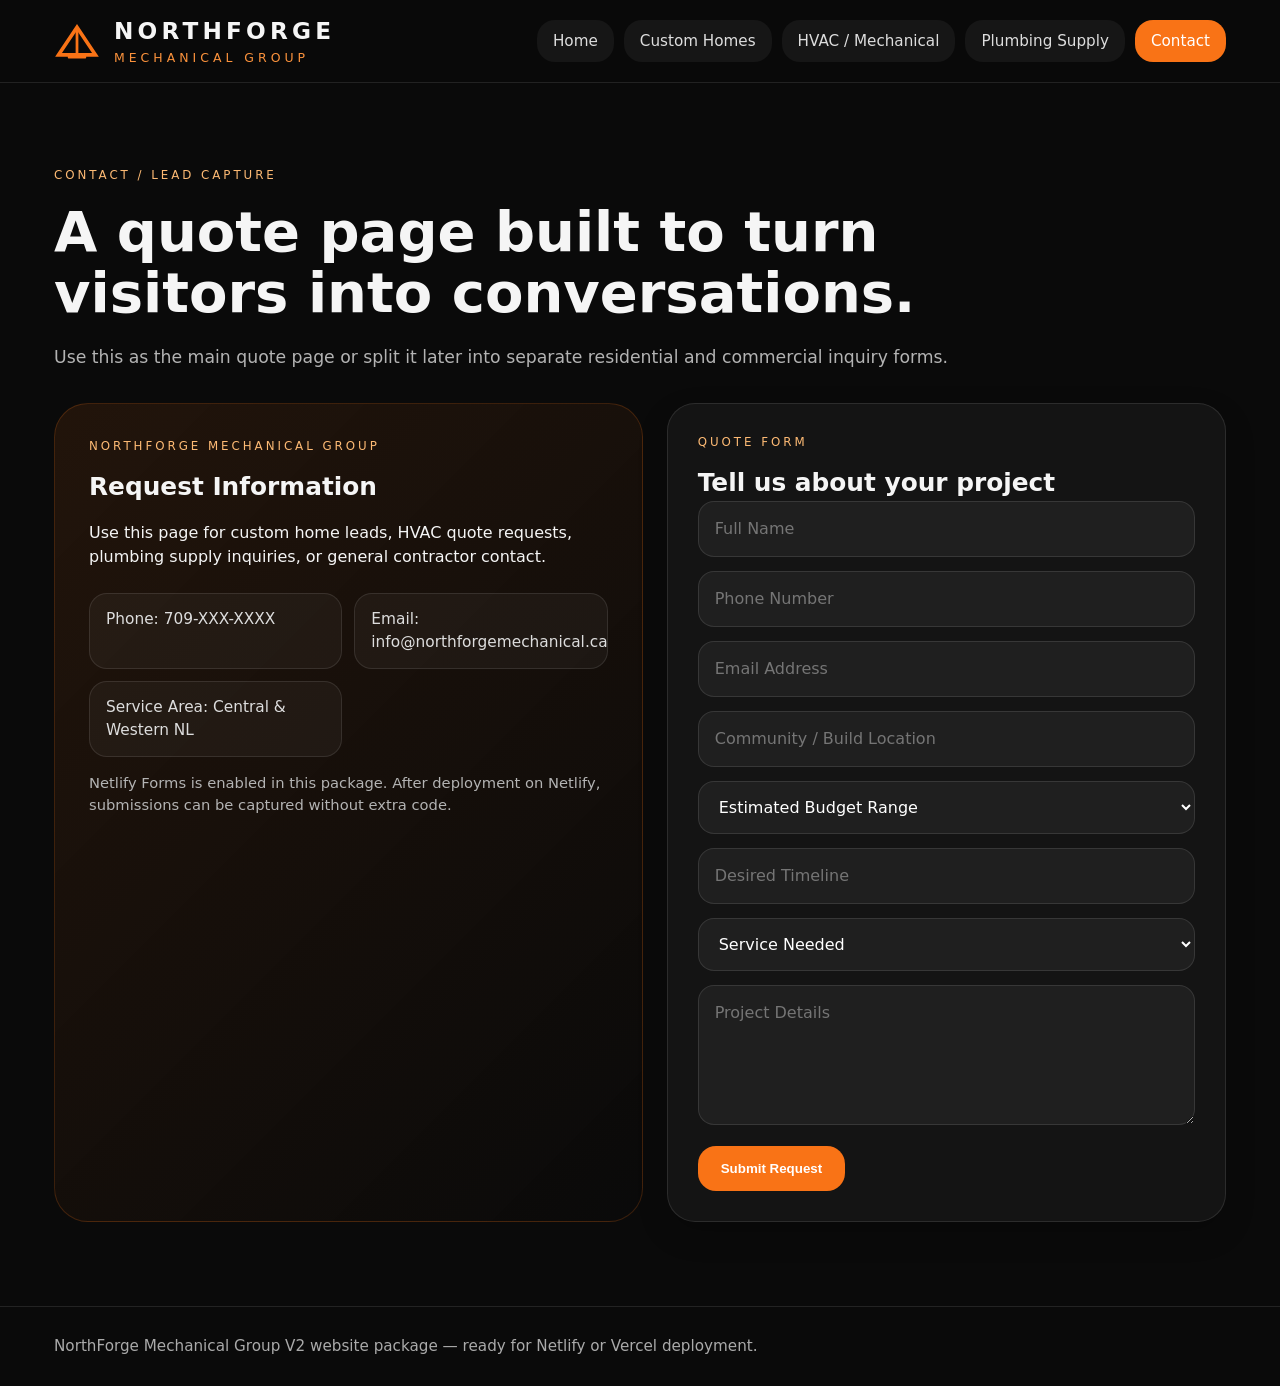
==== contact.html @ 8cd7c5c3 "Add files via upload" ====
<!doctype html>
<html lang="en">
<head>
<meta charset="utf-8"/>
<meta name="viewport" content="width=device-width,initial-scale=1"/>
<title>Contact | NorthForge Mechanical Group</title>
<meta name="description" content="NorthForge Mechanical Group builds custom homes, delivers commercial HVAC solutions, and supplies plumbing and mechanical components in Newfoundland."/>
<link rel="stylesheet" href="styles.css"/>
</head>
<body>
<header class="topbar">
  <div class="container topbar-inner">
    <a class="brand" href="index.html">
      <svg viewBox="0 0 100 100" class="brand-mark" aria-hidden="true"><polygon points="10,80 50,20 90,80" fill="none" stroke="currentColor" stroke-width="8" /><line x1="50" y1="20" x2="50" y2="80" stroke="currentColor" stroke-width="6" /><rect x="30" y="78" width="40" height="10" rx="2" fill="currentColor" /></svg>
      <div>
        <div class="brand-title">NORTHFORGE</div>
        <div class="brand-sub">Mechanical Group</div>
      </div>
    </a>
    <nav class="nav"><a href="index.html" class="">Home</a><a href="homes.html" class="">Custom Homes</a><a href="hvac.html" class="">HVAC / Mechanical</a><a href="supply.html" class="">Plumbing Supply</a><a href="contact.html" class="active">Contact</a></nav>
  </div>
</header>

<section class="section">
  <div class="container">
    <div class="eyebrow">Contact / Lead Capture</div>
    <h2>A quote page built to turn visitors into conversations.</h2>
    <p class="section-text">Use this as the main quote page or split it later into separate residential and commercial inquiry forms.</p>
    <div class="form-grid">
      <div class="banner">
        <div class="eyebrow">NorthForge Mechanical Group</div>
        <h3>Request Information</h3>
        <p>Use this page for custom home leads, HVAC quote requests, plumbing supply inquiries, or general contractor contact.</p>
        <div class="feature-list">
          <div>Phone: 709-XXX-XXXX</div>
          <div>Email: info@northforgemechanical.ca</div>
          <div>Service Area: Central &amp; Western NL</div>
        </div>
        <p class="small">Netlify Forms is enabled in this package. After deployment on Netlify, submissions can be captured without extra code.</p>
      </div>
      <div class="form-panel">
        <div class="eyebrow">Quote Form</div>
        <h3>Tell us about your project</h3>
        <form name="northforge-contact" method="POST" data-netlify="true">
          <input type="hidden" name="form-name" value="northforge-contact"/>
          <label class="field"><input type="text" name="full_name" placeholder="Full Name" required/></label>
          <label class="field"><input type="tel" name="phone" placeholder="Phone Number"/></label>
          <label class="field"><input type="email" name="email" placeholder="Email Address" required/></label>
          <label class="field"><input type="text" name="location" placeholder="Community / Build Location"/></label>
          <label class="field">
            <select name="budget">
              <option value="">Estimated Budget Range</option>
              <option>Under $250,000</option>
              <option>$250,000 - $400,000</option>
              <option>$400,000 - $600,000</option>
              <option>$600,000+</option>
            </select>
          </label>
          <label class="field"><input type="text" name="timeline" placeholder="Desired Timeline"/></label>
          <label class="field">
            <select name="service_needed">
              <option value="">Service Needed</option>
              <option>Custom Home Build</option>
              <option>HVAC / Mechanical</option>
              <option>Plumbing Supply</option>
              <option>General Inquiry</option>
            </select>
          </label>
          <label class="field"><textarea name="project_details" placeholder="Project Details"></textarea></label>
          <button class="btn btn-primary" type="submit">Submit Request</button>
        </form>
      </div>
    </div>
  </div>
</section>

<footer class="footer">
  <div class="container">NorthForge Mechanical Group V2 website package — ready for Netlify or Vercel deployment.</div>
</footer>
</body>
</html>
---- styles.css ----
:root{
  --bg:#0a0a0a;--panel:#141414;--panel2:#1b1b1b;--text:#f5f5f5;--muted:#b3b3b3;
  --line:rgba(255,255,255,.10);--accent:#f97316;--accent2:#fb923c;--max:1220px;--radius:28px
}
*{box-sizing:border-box}html{scroll-behavior:smooth}
body{margin:0;font-family:Inter,system-ui,-apple-system,Segoe UI,Roboto,Arial,sans-serif;background:var(--bg);color:var(--text);line-height:1.5}
a{text-decoration:none;color:inherit}img{max-width:100%;display:block}
.container{max-width:var(--max);margin:0 auto;padding:0 24px}
.topbar{position:sticky;top:0;z-index:50;background:rgba(10,10,10,.92);backdrop-filter:blur(12px);border-bottom:1px solid var(--line)}
.topbar-inner{display:flex;align-items:center;justify-content:space-between;gap:20px;min-height:82px;flex-wrap:wrap}
.brand{display:flex;align-items:center;gap:14px}
.brand-mark{width:46px;height:46px;color:var(--accent)}
.brand-title{font-weight:900;letter-spacing:.18em;font-size:1.45rem}
.brand-sub{font-size:.78rem;text-transform:uppercase;letter-spacing:.32em;color:var(--accent2)}
.nav{display:flex;gap:10px;flex-wrap:wrap}
.nav a{padding:10px 16px;border-radius:18px;background:rgba(255,255,255,.05);color:#ddd;font-size:.95rem;transition:.2s ease}
.nav a.active,.nav a:hover{background:var(--accent);color:#fff}
.hero{position:relative;overflow:hidden;border-bottom:1px solid var(--line);min-height:76vh;display:flex;align-items:center}
.hero-bg{position:absolute;inset:0;background-size:cover;background-position:center}
.hero-overlay{position:absolute;inset:0;background:linear-gradient(90deg, rgba(0,0,0,.78) 0%, rgba(0,0,0,.66) 45%, rgba(0,0,0,.58) 100%)}
.hero-content{position:relative;z-index:1;padding:108px 0}
.badge{display:inline-flex;border:1px solid rgba(249,115,22,.35);background:rgba(249,115,22,.10);color:#fdba74;padding:7px 14px;border-radius:999px;text-transform:uppercase;letter-spacing:.25em;font-size:.72rem}
h1{font-size:clamp(2.7rem,7vw,5.2rem);line-height:1.03;margin:18px 0 0;font-weight:900;max-width:950px}
.lead{font-size:1.1rem;color:#e4e4e4;max-width:760px;margin-top:22px;line-height:1.8}
.actions{display:flex;gap:14px;flex-wrap:wrap;margin-top:28px}
.btn{display:inline-block;padding:14px 22px;border-radius:18px;font-weight:700;transition:.2s ease;border:1px solid transparent;cursor:pointer}
.btn-primary{background:var(--accent);color:#fff}.btn-primary:hover{background:var(--accent2)}
.btn-secondary{border-color:rgba(255,255,255,.2);background:rgba(255,255,255,.02);color:#fff}.btn-secondary:hover{background:rgba(255,255,255,.08)}
.stat-grid,.card-grid,.gallery,.plan-grid,.two-grid,.form-grid,.trust-grid{display:grid;gap:24px}
.stat-grid{grid-template-columns:repeat(auto-fit,minmax(180px,1fr));margin-top:40px}
.stat{border:1px solid rgba(255,255,255,.2);background:rgba(0,0,0,.42);backdrop-filter:blur(6px);border-radius:24px;padding:20px}
.stat strong{display:block;font-size:2rem;font-weight:900}
.section{padding:84px 0}.section-alt{background:rgba(255,255,255,.03);border-top:1px solid var(--line);border-bottom:1px solid var(--line)}
.eyebrow{color:#fdba74;text-transform:uppercase;letter-spacing:.25em;font-size:.74rem}
h2{font-size:clamp(2rem,4.6vw,3.5rem);line-height:1.1;margin:16px 0 0;font-weight:900;max-width:900px}
h3{margin:12px 0 0;font-size:1.55rem}
.section-text{color:var(--muted);font-size:1.08rem;line-height:1.8;max-width:900px;margin-top:18px}
.card-grid{grid-template-columns:repeat(auto-fit,minmax(260px,1fr));margin-top:30px}
.card,.panel,.plan,.form-panel,.info-panel{background:var(--panel);border:1px solid var(--line);border-radius:var(--radius);padding:30px;box-shadow:0 12px 30px rgba(0,0,0,.18)}
.card p,.panel p,.plan p,.info-panel p{color:var(--muted);line-height:1.8}
.feature-list{display:grid;grid-template-columns:repeat(auto-fit,minmax(220px,1fr));gap:12px;margin-top:24px}
.feature-list div{border:1px solid var(--line);border-radius:18px;background:rgba(255,255,255,.04);padding:14px 16px;color:#ddd;font-size:.96rem}
.two-grid{grid-template-columns:1.05fr .95fr;align-items:start}
.photo-card{overflow:hidden;border-radius:var(--radius);border:1px solid var(--line);background:var(--panel)}
.gallery{grid-template-columns:repeat(auto-fit,minmax(230px,1fr));margin-top:28px}
.gallery img{height:280px;width:100%;object-fit:cover}
.plan-grid{grid-template-columns:repeat(auto-fit,minmax(250px,1fr));margin-top:30px}
.plan .size{color:#fdba74;text-transform:uppercase;letter-spacing:.25em;font-size:.78rem}
.banner{border:1px solid rgba(249,115,22,.2);background:linear-gradient(135deg, rgba(249,115,22,.10), rgba(10,10,10,1));border-radius:34px;padding:34px}
.trust-grid{grid-template-columns:repeat(auto-fit,minmax(240px,1fr));margin-top:28px}
.trust{border:1px solid var(--line);border-radius:22px;background:rgba(255,255,255,.04);padding:20px}
.form-grid{grid-template-columns:1fr .95fr;margin-top:30px}
.field{display:block;margin-bottom:14px}
.field input,.field select,.field textarea{width:100%;padding:15px 16px;border-radius:16px;border:1px solid var(--line);background:rgba(255,255,255,.05);color:#fff;font:inherit}
.field textarea{min-height:140px;resize:vertical}
.footer{border-top:1px solid var(--line);padding:28px 0;color:#aaa;font-size:.95rem}
.small{font-size:.92rem;color:var(--muted)}
.note{margin-top:18px;font-size:.92rem;color:#9e9e9e}
@media (max-width:900px){.two-grid,.form-grid{grid-template-columns:1fr}.topbar-inner{padding:12px 0}}
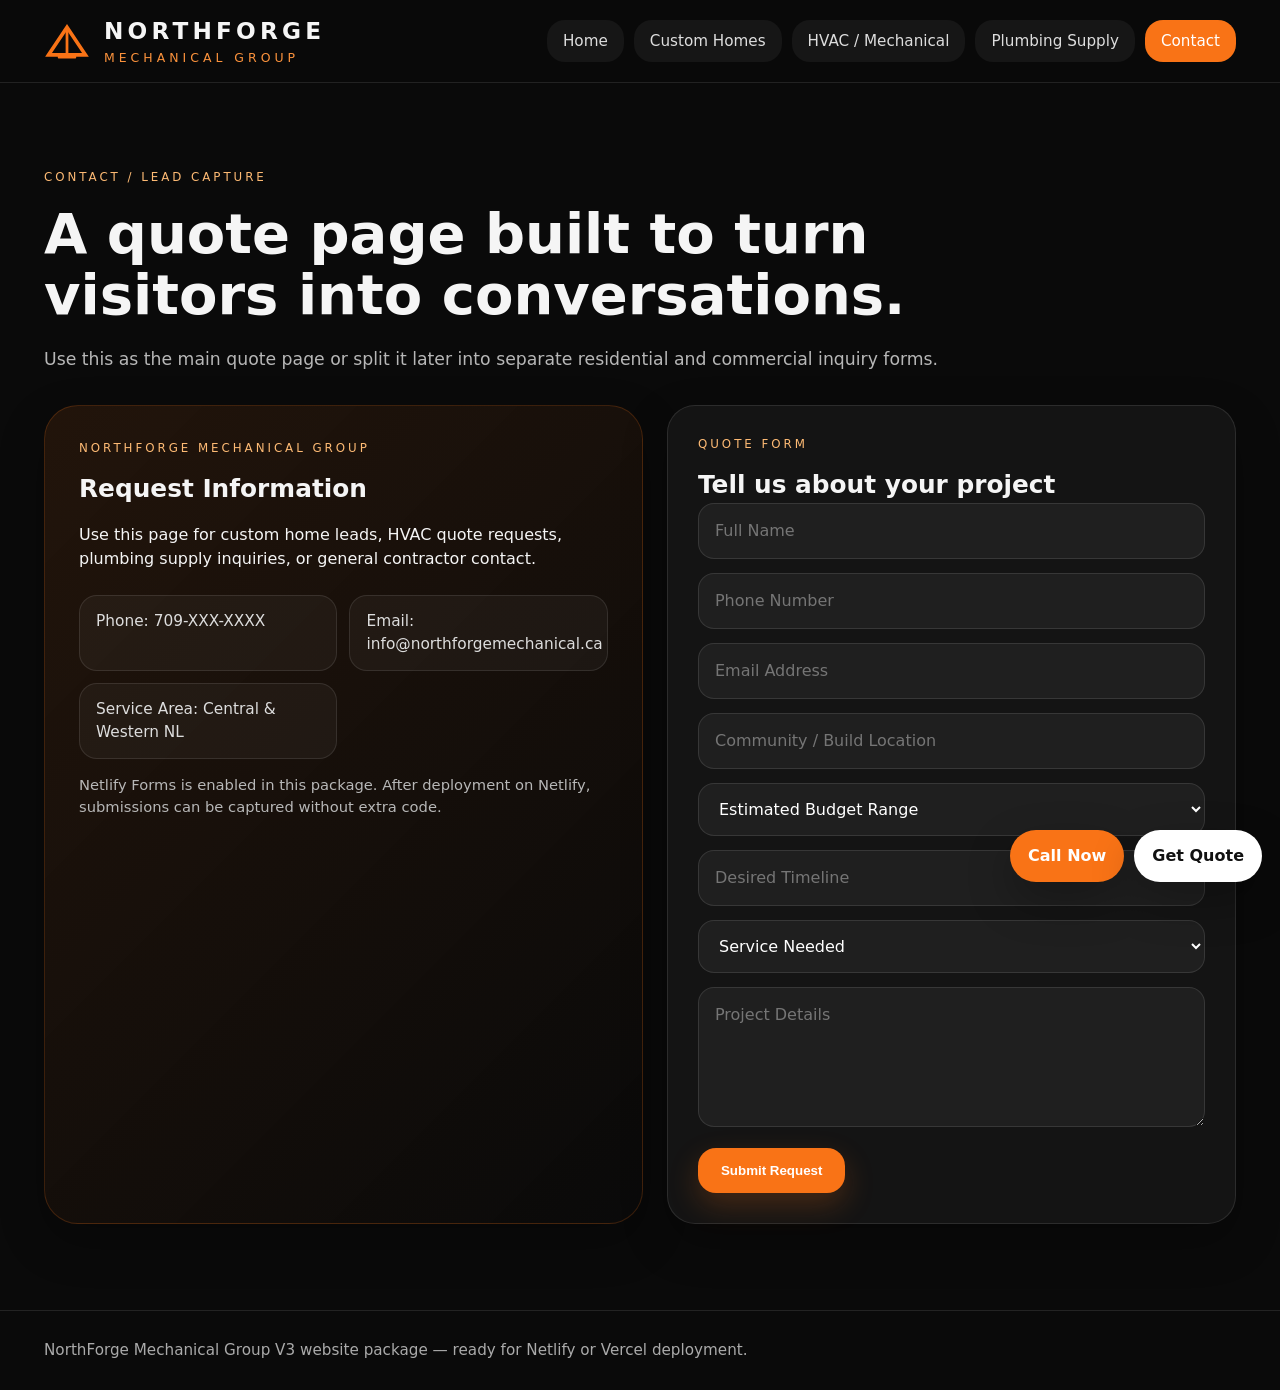
==== commit 6340ff4a: "Add files via upload" ====
--- a/contact.html
+++ b/contact.html
@@ -5,6 +5,7 @@
 <meta name="viewport" content="width=device-width,initial-scale=1"/>
 <title>Contact | NorthForge Mechanical Group</title>
 <meta name="description" content="NorthForge Mechanical Group builds custom homes, delivers commercial HVAC solutions, and supplies plumbing and mechanical components in Newfoundland."/>
+<meta name="keywords" content="custom homes Newfoundland, commercial HVAC Newfoundland, mechanical contractor Newfoundland, plumbing supply Newfoundland, NorthForge"/>
 <link rel="stylesheet" href="styles.css"/>
 </head>
 <body>
@@ -74,8 +75,21 @@
   </div>
 </section>
 
+
+    <div class="sticky-cta">
+      <a class="call" href="tel:1709XXXXXXX">Call Now</a>
+      <a class="quote" href="contact.html">Get Quote</a>
+    </div>
+    
+
+    <div id="lightbox" class="lightbox">
+      <button id="lightbox-close" type="button">Close</button>
+      <img id="lightbox-image" src="" alt="Project photo" />
+    </div>
+    
 <footer class="footer">
-  <div class="container">NorthForge Mechanical Group V2 website package — ready for Netlify or Vercel deployment.</div>
+  <div class="container">NorthForge Mechanical Group V3 website package — ready for Netlify or Vercel deployment.</div>
 </footer>
+<script src="script.js"></script>
 </body>
 </html>
--- a/styles.css
+++ b/styles.css
@@ -1,13 +1,15 @@
 
 :root{
-  --bg:#0a0a0a;--panel:#141414;--panel2:#1b1b1b;--text:#f5f5f5;--muted:#b3b3b3;
-  --line:rgba(255,255,255,.10);--accent:#f97316;--accent2:#fb923c;--max:1220px;--radius:28px
+  --bg:#0a0a0a;--panel:#141414;--panel2:#1b1b1b;--text:#f5f5f5;--muted:#b7b7b7;
+  --line:rgba(255,255,255,.10);--accent:#f97316;--accent2:#fb923c;--accent3:#fdba74;
+  --max:1240px;--radius:28px;--shadow:0 18px 45px rgba(0,0,0,.28)
 }
 *{box-sizing:border-box}html{scroll-behavior:smooth}
 body{margin:0;font-family:Inter,system-ui,-apple-system,Segoe UI,Roboto,Arial,sans-serif;background:var(--bg);color:var(--text);line-height:1.5}
-a{text-decoration:none;color:inherit}img{max-width:100%;display:block}
+a{text-decoration:none;color:inherit}
+img{max-width:100%;display:block}
 .container{max-width:var(--max);margin:0 auto;padding:0 24px}
-.topbar{position:sticky;top:0;z-index:50;background:rgba(10,10,10,.92);backdrop-filter:blur(12px);border-bottom:1px solid var(--line)}
+.topbar{position:sticky;top:0;z-index:50;background:rgba(10,10,10,.92);backdrop-filter:blur(14px);border-bottom:1px solid var(--line)}
 .topbar-inner{display:flex;align-items:center;justify-content:space-between;gap:20px;min-height:82px;flex-wrap:wrap}
 .brand{display:flex;align-items:center;gap:14px}
 .brand-mark{width:46px;height:46px;color:var(--accent)}
@@ -16,38 +18,45 @@
 .nav{display:flex;gap:10px;flex-wrap:wrap}
 .nav a{padding:10px 16px;border-radius:18px;background:rgba(255,255,255,.05);color:#ddd;font-size:.95rem;transition:.2s ease}
 .nav a.active,.nav a:hover{background:var(--accent);color:#fff}
-.hero{position:relative;overflow:hidden;border-bottom:1px solid var(--line);min-height:76vh;display:flex;align-items:center}
-.hero-bg{position:absolute;inset:0;background-size:cover;background-position:center}
-.hero-overlay{position:absolute;inset:0;background:linear-gradient(90deg, rgba(0,0,0,.78) 0%, rgba(0,0,0,.66) 45%, rgba(0,0,0,.58) 100%)}
+.hero{position:relative;overflow:hidden;border-bottom:1px solid var(--line);min-height:78vh;display:flex;align-items:center}
+.hero-bg{position:absolute;inset:0;background-size:cover;background-position:center;transform:scale(1.02);animation:slowZoom 16s ease-in-out infinite alternate}
+.hero-overlay{position:absolute;inset:0;background:linear-gradient(90deg, rgba(0,0,0,.80) 0%, rgba(0,0,0,.64) 48%, rgba(0,0,0,.52) 100%)}
 .hero-content{position:relative;z-index:1;padding:108px 0}
-.badge{display:inline-flex;border:1px solid rgba(249,115,22,.35);background:rgba(249,115,22,.10);color:#fdba74;padding:7px 14px;border-radius:999px;text-transform:uppercase;letter-spacing:.25em;font-size:.72rem}
+.badge{display:inline-flex;border:1px solid rgba(249,115,22,.35);background:rgba(249,115,22,.10);color:var(--accent3);padding:7px 14px;border-radius:999px;text-transform:uppercase;letter-spacing:.25em;font-size:.72rem}
 h1{font-size:clamp(2.7rem,7vw,5.2rem);line-height:1.03;margin:18px 0 0;font-weight:900;max-width:950px}
 .lead{font-size:1.1rem;color:#e4e4e4;max-width:760px;margin-top:22px;line-height:1.8}
 .actions{display:flex;gap:14px;flex-wrap:wrap;margin-top:28px}
 .btn{display:inline-block;padding:14px 22px;border-radius:18px;font-weight:700;transition:.2s ease;border:1px solid transparent;cursor:pointer}
-.btn-primary{background:var(--accent);color:#fff}.btn-primary:hover{background:var(--accent2)}
-.btn-secondary{border-color:rgba(255,255,255,.2);background:rgba(255,255,255,.02);color:#fff}.btn-secondary:hover{background:rgba(255,255,255,.08)}
-.stat-grid,.card-grid,.gallery,.plan-grid,.two-grid,.form-grid,.trust-grid{display:grid;gap:24px}
+.btn-primary{background:var(--accent);color:#fff;box-shadow:0 12px 30px rgba(249,115,22,.22)}
+.btn-primary:hover{background:var(--accent2);transform:translateY(-1px)}
+.btn-secondary{border-color:rgba(255,255,255,.2);background:rgba(255,255,255,.03);color:#fff}
+.btn-secondary:hover{background:rgba(255,255,255,.08)}
+.stat-grid,.card-grid,.gallery,.plan-grid,.two-grid,.form-grid,.trust-grid,.service-grid{display:grid;gap:24px}
 .stat-grid{grid-template-columns:repeat(auto-fit,minmax(180px,1fr));margin-top:40px}
 .stat{border:1px solid rgba(255,255,255,.2);background:rgba(0,0,0,.42);backdrop-filter:blur(6px);border-radius:24px;padding:20px}
 .stat strong{display:block;font-size:2rem;font-weight:900}
-.section{padding:84px 0}.section-alt{background:rgba(255,255,255,.03);border-top:1px solid var(--line);border-bottom:1px solid var(--line)}
-.eyebrow{color:#fdba74;text-transform:uppercase;letter-spacing:.25em;font-size:.74rem}
+.section{padding:86px 0}
+.section-alt{background:rgba(255,255,255,.03);border-top:1px solid var(--line);border-bottom:1px solid var(--line)}
+.eyebrow{color:var(--accent3);text-transform:uppercase;letter-spacing:.25em;font-size:.74rem}
 h2{font-size:clamp(2rem,4.6vw,3.5rem);line-height:1.1;margin:16px 0 0;font-weight:900;max-width:900px}
 h3{margin:12px 0 0;font-size:1.55rem}
 .section-text{color:var(--muted);font-size:1.08rem;line-height:1.8;max-width:900px;margin-top:18px}
-.card-grid{grid-template-columns:repeat(auto-fit,minmax(260px,1fr));margin-top:30px}
-.card,.panel,.plan,.form-panel,.info-panel{background:var(--panel);border:1px solid var(--line);border-radius:var(--radius);padding:30px;box-shadow:0 12px 30px rgba(0,0,0,.18)}
-.card p,.panel p,.plan p,.info-panel p{color:var(--muted);line-height:1.8}
+.card-grid,.service-grid{grid-template-columns:repeat(auto-fit,minmax(260px,1fr));margin-top:30px}
+.card,.panel,.plan,.form-panel,.info-panel,.service-card{
+  background:var(--panel);border:1px solid var(--line);border-radius:var(--radius);padding:30px;box-shadow:var(--shadow)
+}
+.card p,.panel p,.plan p,.info-panel p,.service-card p{color:var(--muted);line-height:1.8}
 .feature-list{display:grid;grid-template-columns:repeat(auto-fit,minmax(220px,1fr));gap:12px;margin-top:24px}
 .feature-list div{border:1px solid var(--line);border-radius:18px;background:rgba(255,255,255,.04);padding:14px 16px;color:#ddd;font-size:.96rem}
 .two-grid{grid-template-columns:1.05fr .95fr;align-items:start}
-.photo-card{overflow:hidden;border-radius:var(--radius);border:1px solid var(--line);background:var(--panel)}
+.photo-card{overflow:hidden;border-radius:var(--radius);border:1px solid var(--line);background:var(--panel);box-shadow:var(--shadow)}
 .gallery{grid-template-columns:repeat(auto-fit,minmax(230px,1fr));margin-top:28px}
-.gallery img{height:280px;width:100%;object-fit:cover}
+.gallery a{display:block;overflow:hidden;border-radius:var(--radius);border:1px solid var(--line);background:var(--panel);box-shadow:var(--shadow)}
+.gallery img{height:280px;width:100%;object-fit:cover;transition:transform .35s ease}
+.gallery a:hover img{transform:scale(1.04)}
 .plan-grid{grid-template-columns:repeat(auto-fit,minmax(250px,1fr));margin-top:30px}
-.plan .size{color:#fdba74;text-transform:uppercase;letter-spacing:.25em;font-size:.78rem}
-.banner{border:1px solid rgba(249,115,22,.2);background:linear-gradient(135deg, rgba(249,115,22,.10), rgba(10,10,10,1));border-radius:34px;padding:34px}
+.plan .size{color:var(--accent3);text-transform:uppercase;letter-spacing:.25em;font-size:.78rem}
+.banner{border:1px solid rgba(249,115,22,.2);background:linear-gradient(135deg, rgba(249,115,22,.10), rgba(10,10,10,1));border-radius:34px;padding:34px;box-shadow:var(--shadow)}
 .trust-grid{grid-template-columns:repeat(auto-fit,minmax(240px,1fr));margin-top:28px}
 .trust{border:1px solid var(--line);border-radius:22px;background:rgba(255,255,255,.04);padding:20px}
 .form-grid{grid-template-columns:1fr .95fr;margin-top:30px}
@@ -57,4 +66,13 @@
 .footer{border-top:1px solid var(--line);padding:28px 0;color:#aaa;font-size:.95rem}
 .small{font-size:.92rem;color:var(--muted)}
 .note{margin-top:18px;font-size:.92rem;color:#9e9e9e}
-@media (max-width:900px){.two-grid,.form-grid{grid-template-columns:1fr}.topbar-inner{padding:12px 0}}
+.sticky-cta{position:fixed;right:18px;bottom:18px;z-index:60;display:flex;gap:10px;flex-wrap:wrap;justify-content:flex-end}
+.sticky-cta a{padding:14px 18px;border-radius:999px;font-weight:800;box-shadow:var(--shadow)}
+.sticky-cta .call{background:var(--accent);color:#fff}
+.sticky-cta .quote{background:#fff;color:#111}
+.lightbox{position:fixed;inset:0;background:rgba(0,0,0,.92);display:none;align-items:center;justify-content:center;z-index:100;padding:24px}
+.lightbox.open{display:flex}
+.lightbox img{max-width:min(1200px,92vw);max-height:86vh;border-radius:20px;box-shadow:var(--shadow)}
+.lightbox button{position:absolute;top:18px;right:18px;background:#fff;color:#111;border:none;border-radius:999px;padding:10px 14px;font-weight:800;cursor:pointer}
+@keyframes slowZoom{from{transform:scale(1.02)}to{transform:scale(1.08)}}
+@media (max-width:900px){.two-grid,.form-grid{grid-template-columns:1fr}.topbar-inner{padding:12px 0}.sticky-cta{left:12px;right:12px;bottom:12px}.sticky-cta a{flex:1;text-align:center}}
